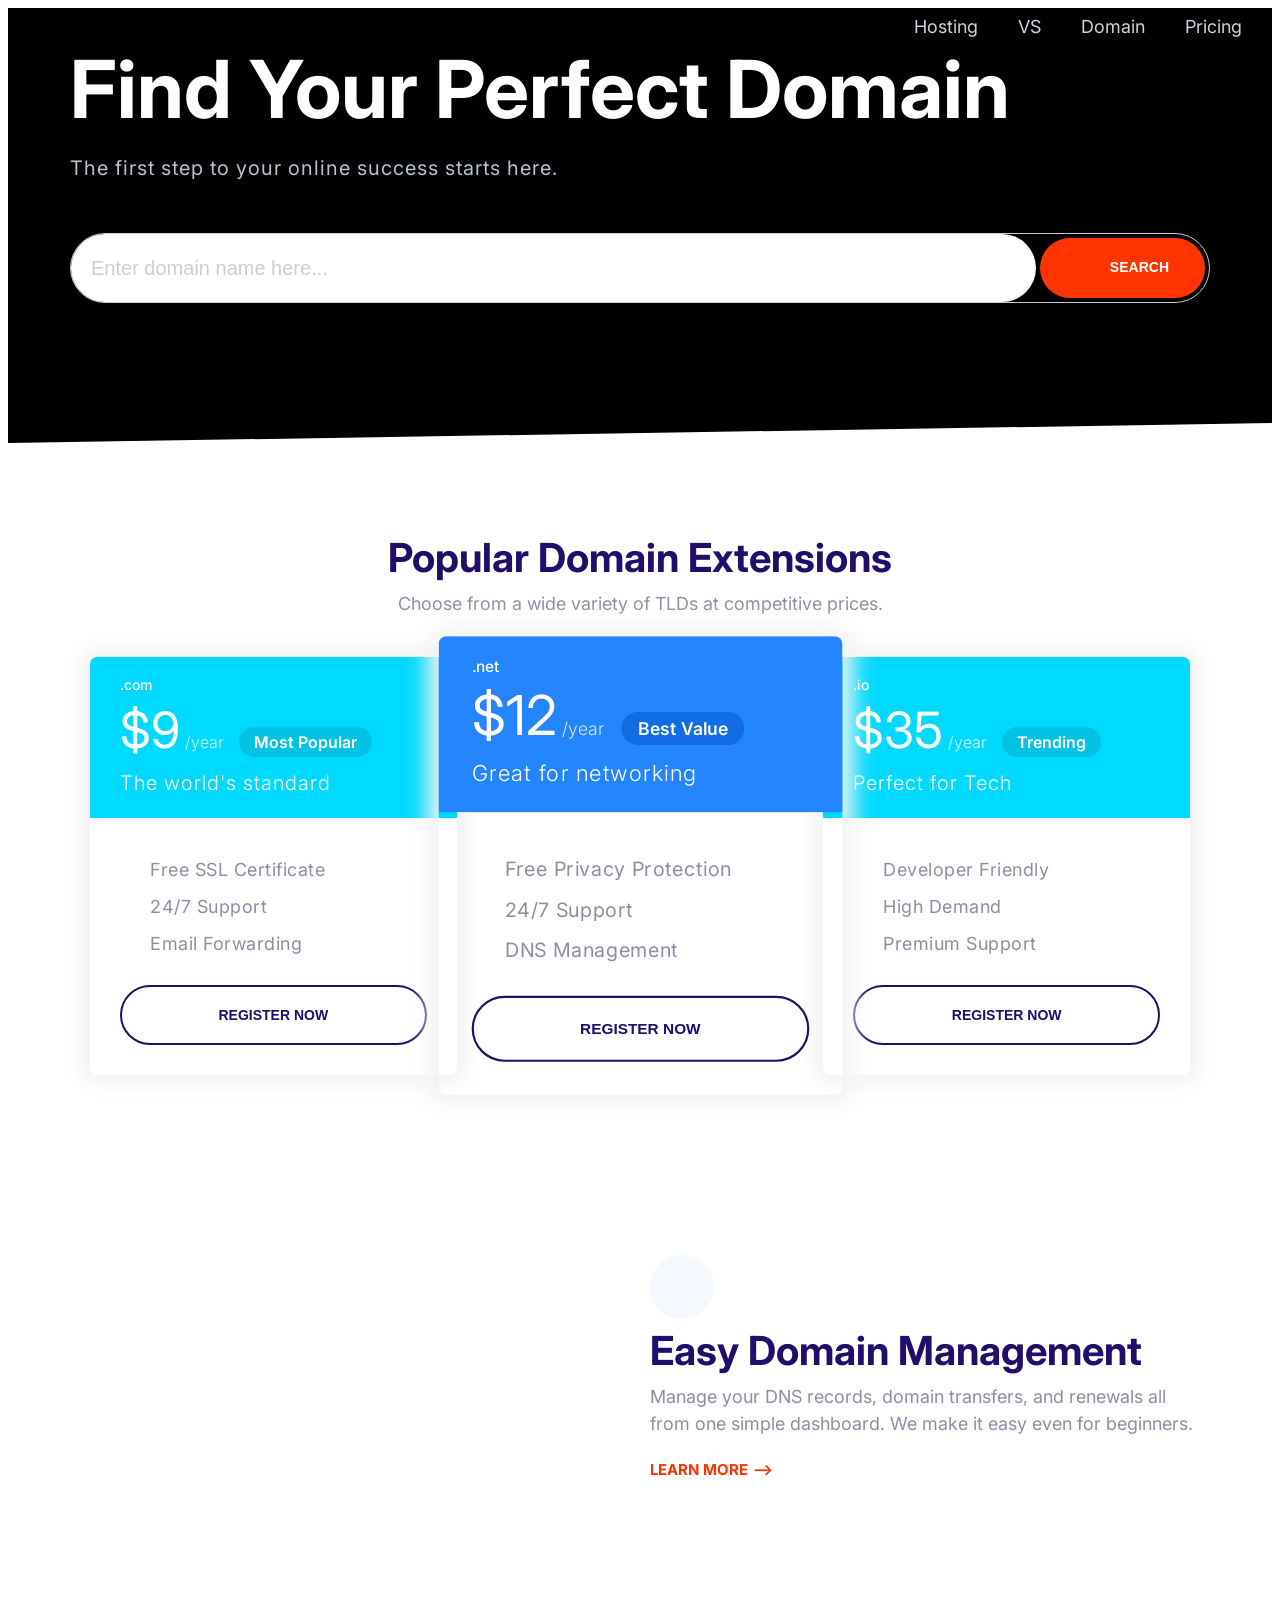
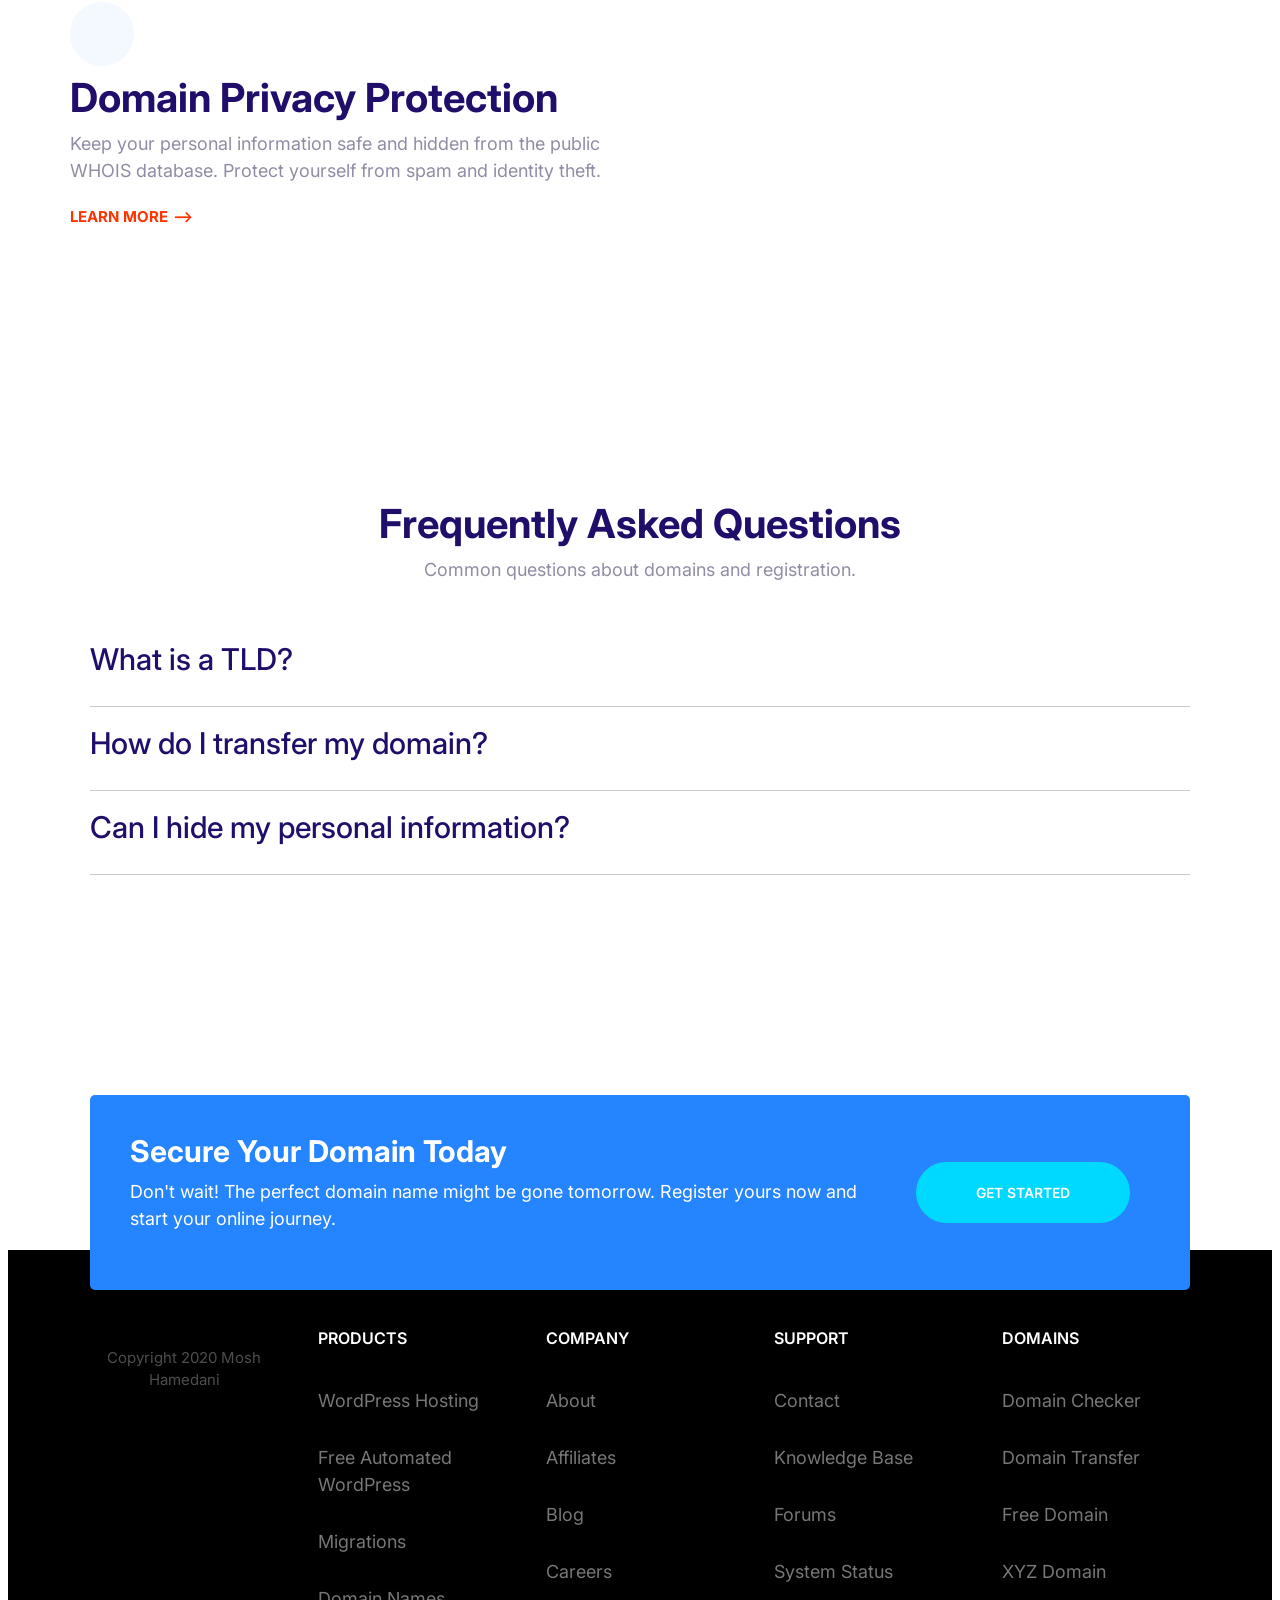
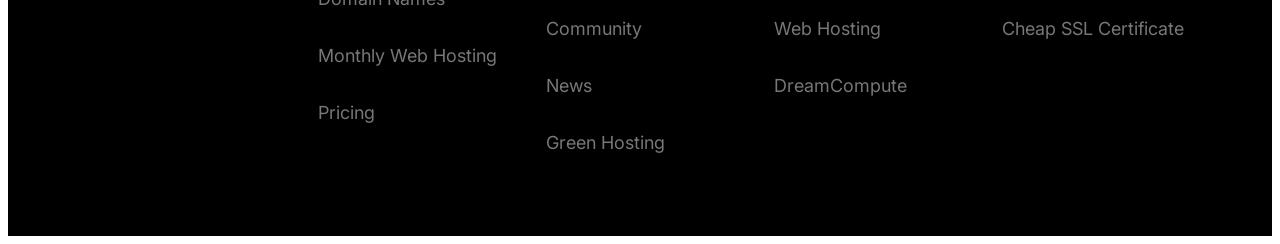
==== domain.html @ b08d5754 "Add domain page and update site navigation - Created domain.html from scratch using BEM CSS styles. " ====
<!DOCTYPE html>
<html lang="en">
  <head>
    <meta charset="UTF-8" />
    <meta name="viewport" content="width=device-width, initial-scale=1.0" />
    <title>Domain Names - Moshify</title>
    <meta name="description" content="Find the perfect domain name for your website." />
    <meta property="og:title" content="Moshify Domains" />
    <meta property="og:description" content="Deploy your websites in less than 60 seconds" />
    <meta property="og:type" content="website" />
    <meta property="og:image" content="http://" />
    <meta property="og:url" content="https://example.com/domain" />

    <link rel="preconnect" href="https://fonts.googleapis.com" />
    <link rel="preconnect" href="https://fonts.gstatic.com" crossorigin />
    <link
      href="https://fonts.googleapis.com/css2?family=Inter:wght@100..900&display=swap"
      rel="stylesheet" />
    <link rel="stylesheet" href="css/normalize.css" />
    <link rel="stylesheet" href="css/styles.css" />
    <link rel="stylesheet" href="https://unpkg.com/aos@next/dist/aos.css" />
  </head>
  <body>
    <header>
      <nav class="nav collapsible">
        <a class="nav__brand" href="index.html">
          <img src="images/logo.svg" alt="" />
        </a>
        <svg class="icon icon--white nav__toggler">
          <use xlink:href="images/sprite.svg#menu" />
        </svg>
        <ul class="list nav__list collapsible__content">
          <li class="list__item nav__item"><a href="index.html">Hosting</a></li>
          <li class="list__item nav__item"><a href="#">VS</a></li>
          <li class="list__item nav__item"><a href="domain.html">Domain</a></li>
          <li class="list__item nav__item"><a href="pricing.html">Pricing</a></li>
        </ul>
      </nav>
    </header>

    <main>
      <section class="block block--dark block--skewedLeft hero">
        <div class="container">
          <header class="block__header hero__content" data-aos="zoom-in">
            <h1 class="block__heading">Find Your Perfect Domain</h1>
            <p class="hero__tagline">The first step to your online success starts here.</p>
            <div class="inputGroup">
              <input class="input" type="text" placeholder="Enter domain name here..." />
              <button class="btn btn--accent">
                <svg class="icon icon--white">
                  <use xlink:href="images/sprite.svg#search" />
                </svg>
                Search
              </button>
            </div>
          </header>
        </div>
      </section>

      <section class="block container" data-aos="fade-up">
        <header class="block__header">
          <h2>Popular Domain Extensions</h2>
          <p>Choose from a wide variety of TLDs at competitive prices.</p>
        </header>
        <div class="grid grid--1x3">
          <div class="plan">
            <div class="card card--secondary">
              <header class="card__header">
                <h3 class="plan__name">.com</h3>
                <span class="plan__price">$9</span>
                <span class="plan__billingCycle">/year</span>
                <span class="badge badge--secondary badge--small">Most Popular</span>
                <span class="plan__description">The world's standard</span>
              </header>
              <div class="card__body">
                <ul class="list list--tick">
                  <li class="list__item">Free SSL Certificate</li>
                  <li class="list__item">24/7 Support</li>
                  <li class="list__item">Email Forwarding</li>
                </ul>
                <button class="btn btn--outline btn--block">Register Now</button>
              </div>
            </div>
          </div>
          <div class="plan plan--popular">
            <div class="card card--primary">
              <header class="card__header">
                <h3 class="plan__name">.net</h3>
                <span class="plan__price">$12</span>
                <span class="plan__billingCycle">/year</span>
                <span class="badge badge--primary badge--small">Best Value</span>
                <span class="plan__description">Great for networking</span>
              </header>
              <div class="card__body">
                <ul class="list list--tick">
                  <li class="list__item">Free Privacy Protection</li>
                  <li class="list__item">24/7 Support</li>
                  <li class="list__item">DNS Management</li>
                </ul>
                <button class="btn btn--outline btn--block">Register Now</button>
              </div>
            </div>
          </div>
          <div class="plan">
            <div class="card card--secondary">
              <header class="card__header">
                <h3 class="plan__name">.io</h3>
                <span class="plan__price">$35</span>
                <span class="plan__billingCycle">/year</span>
                <span class="badge badge--secondary badge--small">Trending</span>
                <span class="plan__description">Perfect for Tech</span>
              </header>
              <div class="card__body">
                <ul class="list list--tick">
                  <li class="list__item">Developer Friendly</li>
                  <li class="list__item">High Demand</li>
                  <li class="list__item">Premium Support</li>
                </ul>
                <button class="btn btn--outline btn--block">Register Now</button>
              </div>
            </div>
          </div>
        </div>
      </section>

      <section class="block">
        <div class="container">
          <article class="grid grid--1x2 feature">
            <div class="feature__content" data-aos="fade-left">
              <span class="iconContainer">
                <svg class="icon icon--primary">
                  <use xlink:href="images/sprite.svg#settings" />
                </svg>
              </span>
              <h3 class="feature__heading">Easy Domain Management</h3>
              <p>
                Manage your DNS records, domain transfers, and renewals all from one simple
                dashboard. We make it easy even for beginners.
              </p>
              <a href="#" class="linkArrow">Learn More</a>
            </div>
            <picture data-aos="fade-right">
              <source type="image/webp" srcset="images/ipad@2x.webp 2x, images/ipad.webp 1x" />
              <img class="feature__img" src="images/ipad.png" alt="" />
            </picture>
          </article>

          <article class="grid grid--1x2 feature">
            <div class="feature__content" data-aos="fade-right">
              <span class="iconContainer">
                <svg class="icon icon--primary">
                  <use xlink:href="images/sprite.svg#computer" />
                </svg>
              </span>
              <h3 class="feature__heading">Domain Privacy Protection</h3>
              <p>
                Keep your personal information safe and hidden from the public WHOIS database.
                Protect yourself from spam and identity theft.
              </p>
              <a href="#" class="linkArrow">Learn More</a>
            </div>
            <picture data-aos="fade-left">
              <source type="image/jpg" srcset="images/fast@2x.jpg 2x, images/fast.jpg 1x" />
              <img class="feature__img" src="images/fast@2x.jpg" alt="" />
            </picture>
          </article>
        </div>
      </section>

      <section class="block container" data-aos="fade-up">
        <header class="block__header">
          <h2>Frequently Asked Questions</h2>
          <p>Common questions about domains and registration.</p>
        </header>
        <div class="faq">
          <div class="collapsible">
            <div class="collapsible__header">
              <h3 class="collapsible__heading">What is a TLD?</h3>
              <div class="icon icon--primary collapsible__chevron">
                <img src="images/chevron.svg" alt="" />
              </div>
            </div>
            <div class="collapsible__content">
              <p>
                TLD stands for Top-Level Domain. It's the last part of a domain name, like .com, .net, or .org.
              </p>
            </div>
          </div>
          <div class="collapsible">
            <div class="collapsible__header">
              <h3 class="collapsible__heading">How do I transfer my domain?</h3>
              <div class="icon icon--primary collapsible__chevron">
                <img src="images/chevron.svg" alt="" />
              </div>
            </div>
            <div class="collapsible__content">
              <p>
                Transferring is easy! Just unlock your domain at your current registrar and provide us with the authorization code.
              </p>
            </div>
          </div>
          <div class="collapsible">
            <div class="collapsible__header">
              <h3 class="collapsible__heading">Can I hide my personal information?</h3>
              <div class="icon icon--primary collapsible__chevron">
                <img src="images/chevron.svg" alt="" />
              </div>
            </div>
            <div class="collapsible__content">
              <p>
                Yes, with our Domain Privacy Protection, your personal details are replaced with generic information in the WHOIS database.
              </p>
            </div>
          </div>
        </div>
      </section>

      <section class="container block blockCallout">
        <div class="callout callout--primary">
          <div class="grid grid--1x2">
            <div class="callout__content">
              <h2 class="callout__heading">Secure Your Domain Today</h2>
              <p>
                Don't wait! The perfect domain name might be gone tomorrow.
                Register yours now and start your online journey.
              </p>
            </div>
            <a class="btn btn--secondary btn--stretched" href="#">Get started</a>
          </div>
        </div>
      </section>
    </main>

    <footer class="block block--dark footer">
      <div class="container grid footer__sections">
        <section class="collapsible collapsible--expanded footer__section">
          <div class="collapsible__header">
            <h2 class="collapsible__heading footer__heading">Products</h2>
            <div class="icon icon--white collapsible__chevron">
              <img src="images/chevron.svg" alt="" />
            </div>
          </div>
          <div class="collapsible__content">
            <ul class="list">
              <li><a href="#">WordPress Hosting</a></li>
              <li><a href="#">Free Automated WordPress</a></li>
              <li><a href="#">Migrations</a></li>
              <li><a href="domain.html">Domain Names</a></li>
              <li><a href="#">Monthly Web Hosting</a></li>
              <li><a href="pricing.html">Pricing</a></li>
            </ul>
          </div>
        </section>
        <section class="collapsible collapsible--expanded footer__section">
          <div class="collapsible__header">
            <h2 class="collapsible__heading footer__heading">Company</h2>
            <div class="icon icon--white collapsible__chevron">
              <img src="images/chevron.svg" alt="" />
            </div>
          </div>
          <div class="collapsible__content">
            <ul class="list">
              <li><a href="#">About</a></li>
              <li><a href="#">Affiliates</a></li>
              <li><a href="#">Blog</a></li>
              <li><a href="#">Careers</a></li>
              <li><a href="#">Community</a></li>
              <li><a href="#">News</a></li>
              <li><a href="#">Green Hosting</a></li>
            </ul>
          </div>
        </section>
        <section class="collapsible collapsible--expanded footer__section">
          <div class="collapsible__header">
            <h2 class="collapsible__heading footer__heading">Support</h2>
            <div class="icon icon--white collapsible__chevron">
              <img src="images/chevron.svg" alt="" />
            </div>
          </div>
          <div class="collapsible__content">
            <ul class="list">
              <li><a href="#">Contact</a></li>
              <li><a href="#">Knowledge Base</a></li>
              <li><a href="#">Forums</a></li>
              <li><a href="#">System Status</a></li>
              <li><a href="#">Web Hosting</a></li>
              <li><a href="#">DreamCompute</a></li>
            </ul>
          </div>
        </section>
        <section class="collapsible collapsible--expanded footer__section">
          <div class="collapsible__header">
            <h2 class="collapsible__heading footer__heading">Domains</h2>
            <div class="icon icon--white collapsible__chevron">
              <img src="images/chevron.svg" alt="" />
            </div>
          </div>
          <div class="collapsible__content">
            <ul class="list">
              <li><a href="#">Domain Checker</a></li>
              <li><a href="#">Domain Transfer</a></li>
              <li><a href="#">Free Domain</a></li>
              <li><a href="#">XYZ Domain</a></li>
              <li><a href="#">Cheap SSL Certificate</a></li>
            </ul>
          </div>
        </section>

        <div class="footer__brand">
          <img src="images/logo.svg" alt="" />
          <p class="footer__copyright">Copyright 2020 Mosh Hamedani</p>
        </div>
      </div>
    </footer>

    <script src="js/main.js"></script>
    <script src="https://unpkg.com/aos@next/dist/aos.js"></script>
    <script>
      AOS.init();
    </script>
  </body>
</html>
---- css/styles.css ----
:root {
  --border-radius: 35px;
  --padding-vertical-block: 6rem;

  /* COLORS */
  --color-primary: #2584ff;
  --color-primary-hover: #0061df;

  --color-secondary: #00d9ff;
  --color-secondary-hover: #00c0e1;

  --color-accent: #ff3400;
  --color-accent-hover: #e02d00;

  --color-headings: #210e6b;
  --color-body: #918ca4;
  --color-body-darker: #5c5577;
  --color-border: #ccc;
}

*,
*::after,
*::before {
  box-sizing: border-box;
}

.container {
  max-width: 1140px;
  margin: auto;
}

/* Typography */

html {
  font-size: 62.5%;
}

body {
  font-family: 'Inter', Arial, Helvetica, sans-serif;
  color: var(--color-body);
  font-size: 2.4rem;
  line-height: 1.5;
}

h1,
h2,
h3,
h4 {
  color: var(--color-headings);
  margin-bottom: 1rem;
  line-height: 1.1;
}

h1 {
  font-size: 7rem;
}

h2 {
  font-size: 4rem;
}

h3 {
  font-size: 3rem;
}

h4 {
  font-size: 2.4rem;
  font-weight: 500;
}

p {
  margin-top: 0;
}

::selection {
  background-color: var(--color-primary);
  color: #fff;
}

@media screen and (min-width: 1024px) {
  body {
    font-size: 1.8rem;
  }

  h1 {
    font-size: 8rem;
  }

  h2 {
    font-size: 4rem;
  }

  h3 {
    font-size: 4rem;
  }
}

/************************************ COMPONENTS */

/* Link */

a {
  text-decoration: none;
}

.linkArrow {
  color: var(--color-accent);
  text-transform: uppercase;
  font-size: 2rem;
  font-weight: bold;

  &::after {
    content: '-->';
    margin-left: 5px;
    transition: all 0.1s;
  }

  &:hover {
    &::after {
      margin-left: 10px;
    }
  }
}

@media screen and (min-width: 1024px) {
  .linkArrow {
    font-size: 1.5rem;
  }
}

/* Badge */

.badge {
  border-radius: 20px;
  font-size: 2rem;
  font-weight: 600;
  padding: 0.5rem 2rem;
  white-space: nowrap;
  color: #fff;

  &.badge--primary {
    background-color: var(--color-primary);
  }

  &.badge--secondary {
    background-color: var(--color-secondary);
  }

  &.badge--small {
    font-size: 1.6rem;
    padding: 0.5rem 1.5rem;
  }
}

@media screen and (min-width: 1024px) {
  .badge {
    font-size: 1.7rem;
  }

  .badge--small {
    font-size: 1.2rem;
  }
}

/* List */

.list {
  list-style: none;
  padding-left: 0;

  &.list--inline {
    & .list__item {
      display: inline-block;
      margin-right: 2rem;
    }
  }

  &.list--tick {
    list-style-image: url(../images/tick.svg);
    padding-left: 3rem;

    & .list__item {
      padding-left: 0.5rem;
      margin-bottom: 1rem;
    }
  }
}

@media screen and (min-width: 1024px) {
  .list {
    &.list--tick {
      & .list__item {
        padding-left: 0;
      }
    }
  }
}

/* Icon */

.iconContainer {
  display: inline-flex;
  justify-content: center;
  align-items: center;
  background-color: #f3f9fe;
  width: 64px;
  height: 64px;
  border-radius: 100%;

  &.iconContainer--accent {
    background-color: var(--color-accent);
  }
}

.icon {
  width: 40px;
  height: 40px;

  &.icon--primary {
    fill: var(--color-primary);
  }

  &.icon--white {
    fill: #fff;
  }

  &.icon--small {
    width: 30px;
    height: 30px;
  }
}

/* Button */

.btn {
  font-size: 1.8rem;
  font-weight: 600;
  text-transform: uppercase;
  padding: 2rem 4vh;
  border: 0;
  border-radius: 40px;
  cursor: pointer;
  white-space: nowrap;
  margin: 1rem 0;
  outline: 0;

  &.btn--primary {
    background-color: var(--color-primary);
    color: #fff;

    &:hover {
      background-color: var(--color-primary-hover);
    }
  }

  &.btn--secondary {
    background-color: var(--color-secondary);
    color: #fff;

    &:hover {
      background-color: var(--color-secondary-hover);
    }
  }

  &.btn--accent {
    background-color: var(--color-accent);
    color: #fff;

    &:hover {
      background-color: var(--color-accent-hover);
    }
  }

  &.btn--outline {
    background-color: #fff;
    color: var(--color-headings);
    border: 2px solid var(--color-headings);

    &:hover {
      background-color: var(--color-headings);
      color: #fff;
    }
  }

  &.btn--block {
    width: 100%;
    display: inline-block;
    text-align: center;
  }

  &.btn--stretched {
    padding-right: 6rem;
    padding-left: 6rem;
  }

  & .icon {
    width: 2rem;
    height: 2rem;
    margin-right: 1rem;
    vertical-align: middle;
  }
}

@media screen and (min-width: 1024px) {
  .btn {
    font-size: 1.4rem;
  }
}

/* Input */

.input {
  padding: 1.5rem 3.5rem;
  border: 1px solid var(--color-border);
  border-radius: var(--border-radius);
  outline: 0;
  color: var(--color-headings);
  font-size: 2rem;

  &::placeholder {
    color: #cdcbd7;
  }
}

@media screen and(min-width: 1024px) {
  .input {
    font-size: 1.5rem;
  }
}

/* Input Group */

.inputGroup {
  border: 1px solid var(--color-border);
  border-radius: var(--border-radius);
  display: flex;

  & .input {
    border: 0;
    flex-grow: 1;
    padding: 1.5rem 2rem;
    width: 0;
  }

  & .btn {
    margin: 4px;
  }
}

/* Card */

.card {
  border-radius: 7px;
  box-shadow: 0 0 20px 10px #f3f3f3;
  overflow: hidden;

  & .card__header,
  .card__body {
    padding: 2rem 3rem;
  }

  &.card--primary {
    & .card__header {
      background-color: var(--color-primary);
      color: #fff;
    }

    & .badge--primary {
      background-color: #126de4;
    }
  }

  &.card--secondary {
    & .card__header {
      background-color: var(--color-secondary);
      color: #fff;
    }

    & .badge--secondary {
      background-color: #03c2e3;
    }
  }
}

/* Plan */

.plan {
  & .plan__name {
    color: #fff;
    margin: 0;
    font-weight: 500;
    font-size: 1.4rem;
  }

  & .plan__price {
    font-size: 6rem;
  }

  & .plan__billingCycle {
    font-size: 2.4rem;
    font-weight: 300;
    opacity: 0.8;
    margin-right: 1rem;
  }

  & .plan__description {
    display: block;
    font-size: 2rem;
    font-weight: 300;
    letter-spacing: 1px;
  }

  & .list__item {
    margin-bottom: 2rem;
    letter-spacing: 0.5px;
  }

  &.plan--popular {
    & .card__header {
      position: relative;

      &::before {
        content: url(../images/popular.svg);
        display: inline-block;
        width: 40px;
        position: absolute;
        top: -3%;
        right: 5%;
      }
    }
  }
}

@media screen and (min-width: 1024px) {
  .plan {
    & .plan__name {
      font-size: 1.4rem;
    }
    & .plan__price {
      font-size: 5rem;
    }
    & .plan__billingCycle {
      font-size: 1.6rem;
    }
  }
}

/* Media */

.media {
  display: flex;
  margin-bottom: 4rem;

  & .media__title {
    margin-top: 0;
  }

  & .media__body {
    margin: 0 2rem;
  }

  & .media__image {
    margin-top: 1rem;
  }
}

/* Quote */

.quote {
  font-size: 3rem;
  font-style: italic;
  color: var(--color-body-darker);
  line-height: 1.5;

  & .quote__text {
    &::before {
      content: open-quote;
    }
    &::after {
      content: close-quote;
    }
  }

  & .quote__author {
    font-size: 3rem;
    font-weight: 600;
    font-style: normal;
    font-family: monospace, Arial, Helvetica, sans-serif;
    margin-bottom: 0;
  }

  & .quote__company {
    color: var(--color-headings);
    opacity: 0.4;
    font-style: normal;
    font-size: 2rem;
  }

  & .quote__line {
    position: relative;
    bottom: 10px;
  }
}

@media screen and (min-width: 1024px) {
  .quote {
    font-size: 2rem;
  }
  .quote__author {
    font-size: 2.4rem;
  }
  .quote__company {
    font-size: 1.6rem;
  }
}

/* testimonial */

.testimonial {
  padding: 3.5rem;

  & .testimonial__image {
    position: relative;

    & > img {
      width: 100%;
    }

    & > .iconContainer {
      position: absolute;
      top: 3rem;
      right: -32px;
    }
  }
}

@media screen and (min-width: 768px) {
  .testimonial {
    & .quote {
      font-size: 2.4rem;
      margin-left: 6rem;
    }
  }
}

/* Callouts */

.callout {
  padding: 4rem;
  border-radius: 5px;

  &.callout--primary {
    background-color: var(--color-primary);
    color: #fff;
  }

  & .callout__heading {
    color: white;
    margin-top: 0;
    font-size: 3rem;
  }

  & .callout__content {
    text-align: center;
  }

  & .btn {
    justify-self: center;
    align-self: center;
  }
}

@media screen and (min-width: 768px) {
  .callout {
    & .callout__content {
      text-align: left;
    }

    & .btn {
      justify-self: start;
      margin: 0 2rem;
    }

    & .grid {
      grid-template-columns: 1fr auto;
    }
  }
}

/* Collapsible */

.collapsible {
  & .collapsible__header {
    display: flex;
    justify-content: space-between;

    & .collapsible__heading {
      margin-top: 0;
      font-size: 3rem;
    }

    & .collapsible__chevron {
      transform: rotate(-90deg);
      transition: transform 0.3s;
    }
  }

  & .collapsible__content {
    /* display: none; */
    max-height: 0;
    overflow: hidden;
    opacity: 0;
    transition: all 0.3s;
  }

  &.collapsible--expanded {
    & .collapsible__chevron {
      transform: rotate(0);
    }

    & .collapsible__content {
      /* display: block; */
      max-height: 100vh;
      opacity: 1;
    }
  }
}

/* Blocks */

.block {
  padding: var(--padding-vertical-block) 2rem;

  & .block__header {
    text-align: center;
    margin-bottom: 4rem;

    & .block__heading {
      margin-top: 0;
    }
  }

  &.block--dark {
    background-color: #000;
    color: #7b858b;

    & h1,
    h2,
    h3,
    h4 {
      color: #fff;
    }
  }

  &.block--skewedRight {
    padding-bottom: calc(var(--padding-vertical-block) + 4rem);
    clip-path: polygon(0% 0%, 100% 0%, 100% 100%, 0% 95%);
  }

  &.block--skewedLeft {
    padding-bottom: calc(var(--padding-vertical-block) + 4rem);
    clip-path: polygon(0% 0%, 100% 0%, 100% 95%, 0% 100%);
  }
}

/* Navigation Bar */

.nav {
  background-color: #000;
  display: flex;
  align-items: center;
  justify-content: space-between;
  flex-wrap: wrap;
  padding: 0 1rem;

  & .nav__brand {
    transform: translateY(5px);
  }

  & .nav__toggler {
    opacity: 0.5;
    cursor: pointer;
    transition: box-shadow 0.3s;
  }

  & .nav__list {
    width: 100%;
    margin: 0;

    & .nav__item {
      padding: 0.5rem 2rem;
      border-bottom: 1px solid #222;

      & > a {
        color: #d2d0db;
        transition: color 0.3s;

        &:hover {
          color: #fff;
        }
      }
    }
  }

  &.collapsible--expanded {
    & .nav__toggler {
      opacity: 1;
      box-shadow: 0 0 0 3px #666;
      border-radius: 5px;
    }
  }
}

@media screen and (min-width: 768px) {
  .nav {
    & .nav__toggler {
      display: none;
    }

    & .nav__list {
      width: auto;
      display: flex;
      max-height: 100%;
      opacity: 1;

      & .nav__item {
        border: 0;
      }
    }
  }
}

/* TODO: LAYOUT */

.grid {
  display: grid;
}

@media screen and (min-width: 768px) {
  .grid--1x2 {
    grid-template-columns: repeat(2, 1fr);
  }
}
@media screen and (min-width: 1024px) {
  .grid--1x3 {
    grid-template-columns: repeat(3, 1fr);
  }
}

/************************************ BLOCKS */

/* Hero */

.hero {
  & .hero__tagline {
    font-size: 2rem;
    color: #b9c3cf;
    letter-spacing: 1px;
    margin: 2rem 0 5rem;
  }

  & .hero__img {
    width: 100%;
  }
}

@media screen and (min-width: 768px) {
  .hero {
    padding-top: 0;

    & .hero__content {
      text-align: left;
      align-self: center;
    }
  }
}

/* Domain */

.domain {
  color: var(--color-headings);

  & .domain__prices {
    display: grid;
    grid-template-columns: repeat(2, 1fr);
    justify-items: center;
    font-size: 2rem;
    font-weight: 600;

    & .list__item {
      margin-bottom: 2rem;
    }
  }

  & .inputGroup {
    box-shadow: 0 0 30px 20px #e6ebee;
    border: 0;
    margin: 4rem 0;
  }
}

@media screen and (min-width: 768px) {
  .domain {
    & .domain__prices {
      font-size: 1.5rem;
      grid-template-columns: repeat(auto-fit, minmax(10rem, 1fr));
      max-width: 700px;
      margin: 0 auto;
    }

    & .inputGroup {
      max-width: 650px;
      margin: 4rem auto;
    }
  }
}

/* Plan */

.plan {
  & .grid {
    gap: 8rem 4rem;
  }

  & .card {
    max-width: 500px;
    margin: 0 auto;
    transition: transform 0.3s ease-out;

    &:hover {
      transform: scale(1.05);
    }
  }
}

@media screen and (min-width: 1024px) {
  .plan {
    &.plan--popular {
      transform: scale(1.1);
    }
  }
}

/* Feature */

.feature {
  gap: 4rem 2rem;
  margin: 12rem 0;

  & .feature__heading {
    margin: 1rem 0;
  }

  & .feature__img {
    width: 100%;
  }

  &:first-of-type {
    margin-top: 6rem;
  }
}

@media screen and (min-width: 768px) {
  .feature {
    &:nth-last-of-type(even) {
      & .feature__content {
        order: 2;
      }
    }
  }
}

/* Showcase */

.showcase {
  & .showcase__img > img {
    width: 100%;
  }
}

@media screen and (min-width: 768px) {
  .showcase {
    & .grid {
      grid-template-columns: 50% 50%;
    }

    & .showcase__img {
      justify-self: end;

      & > img {
        width: auto;
        max-width: 700px;
      }
    }
  }
}

/* footer */

.footer {
  background-color: #232323;

  & .footer__sections {
    & .footer__section {
      padding: 2rem;
      border-bottom: 1px solid #393939;

      & .footer__heading {
        text-transform: uppercase;
        font-weight: 600;
      }

      & .list {
        margin: 0;

        & > li {
          margin-top: 3rem;
        }
      }
    }

    & .footer__brand {
      margin-top: 5rem;
      text-align: center;

      & .footer__copyright {
        font-size: 2.1rem;
        color: #fff;
        opacity: 0.3;
      }

      & > img {
        /* TODO: Consider refactoring this and applying it to all images. */
        width: 100%;
        max-width: 230px;
      }
    }

    & a {
      color: #777;
      transition: color 0.3s;

      &:hover {
        color: #fff;
      }
    }
  }
}

@media screen and (min-width: 768px) {
  .footer {
    & .footer__sections {
      grid-template-columns: repeat(auto-fit, minmax(10rem, 1fr));

      & .footer__section {
        border: 0;

        & .collapsible__chevron {
          display: none;
        }

        & .collapsible__content {
          opacity: 1;
          max-height: 100%;
        }

        & .footer__heading {
          font-size: 1.6rem;
        }
      }

      & .footer__brand {
        order: -1;
        margin-top: 1rem;

        & .footer__copyright {
          font-size: 1.5rem;
        }
      }
    }
  }
}

/* Callout */

.blockCallout {
  transform: translateY(10rem);
}

/* FAQ */

.faq {
  & .collapsible {
    border-bottom: 1px solid var(--color-border);
    padding: 2rem 0;
  }

  & .collapsible__header {
    cursor: pointer;
  }

  & .collapsible__heading {
    font-weight: 500;
  }
}
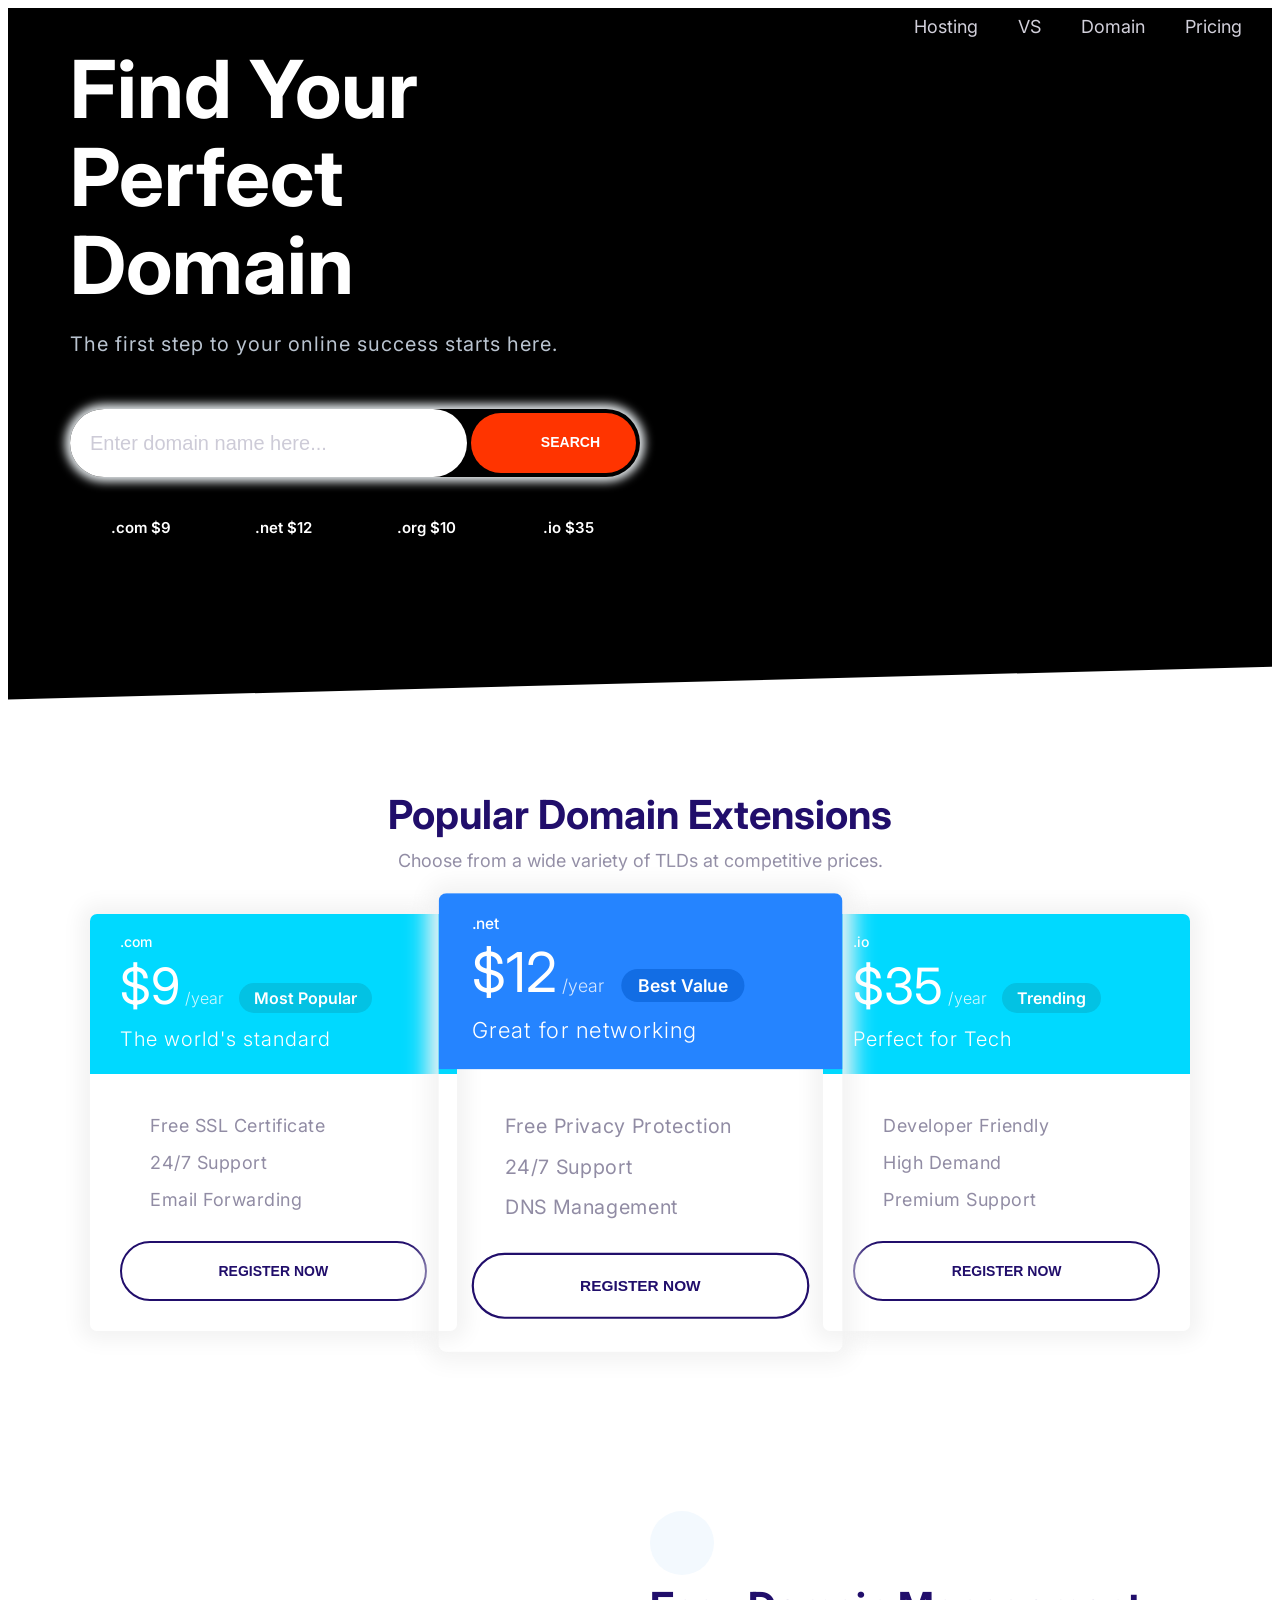
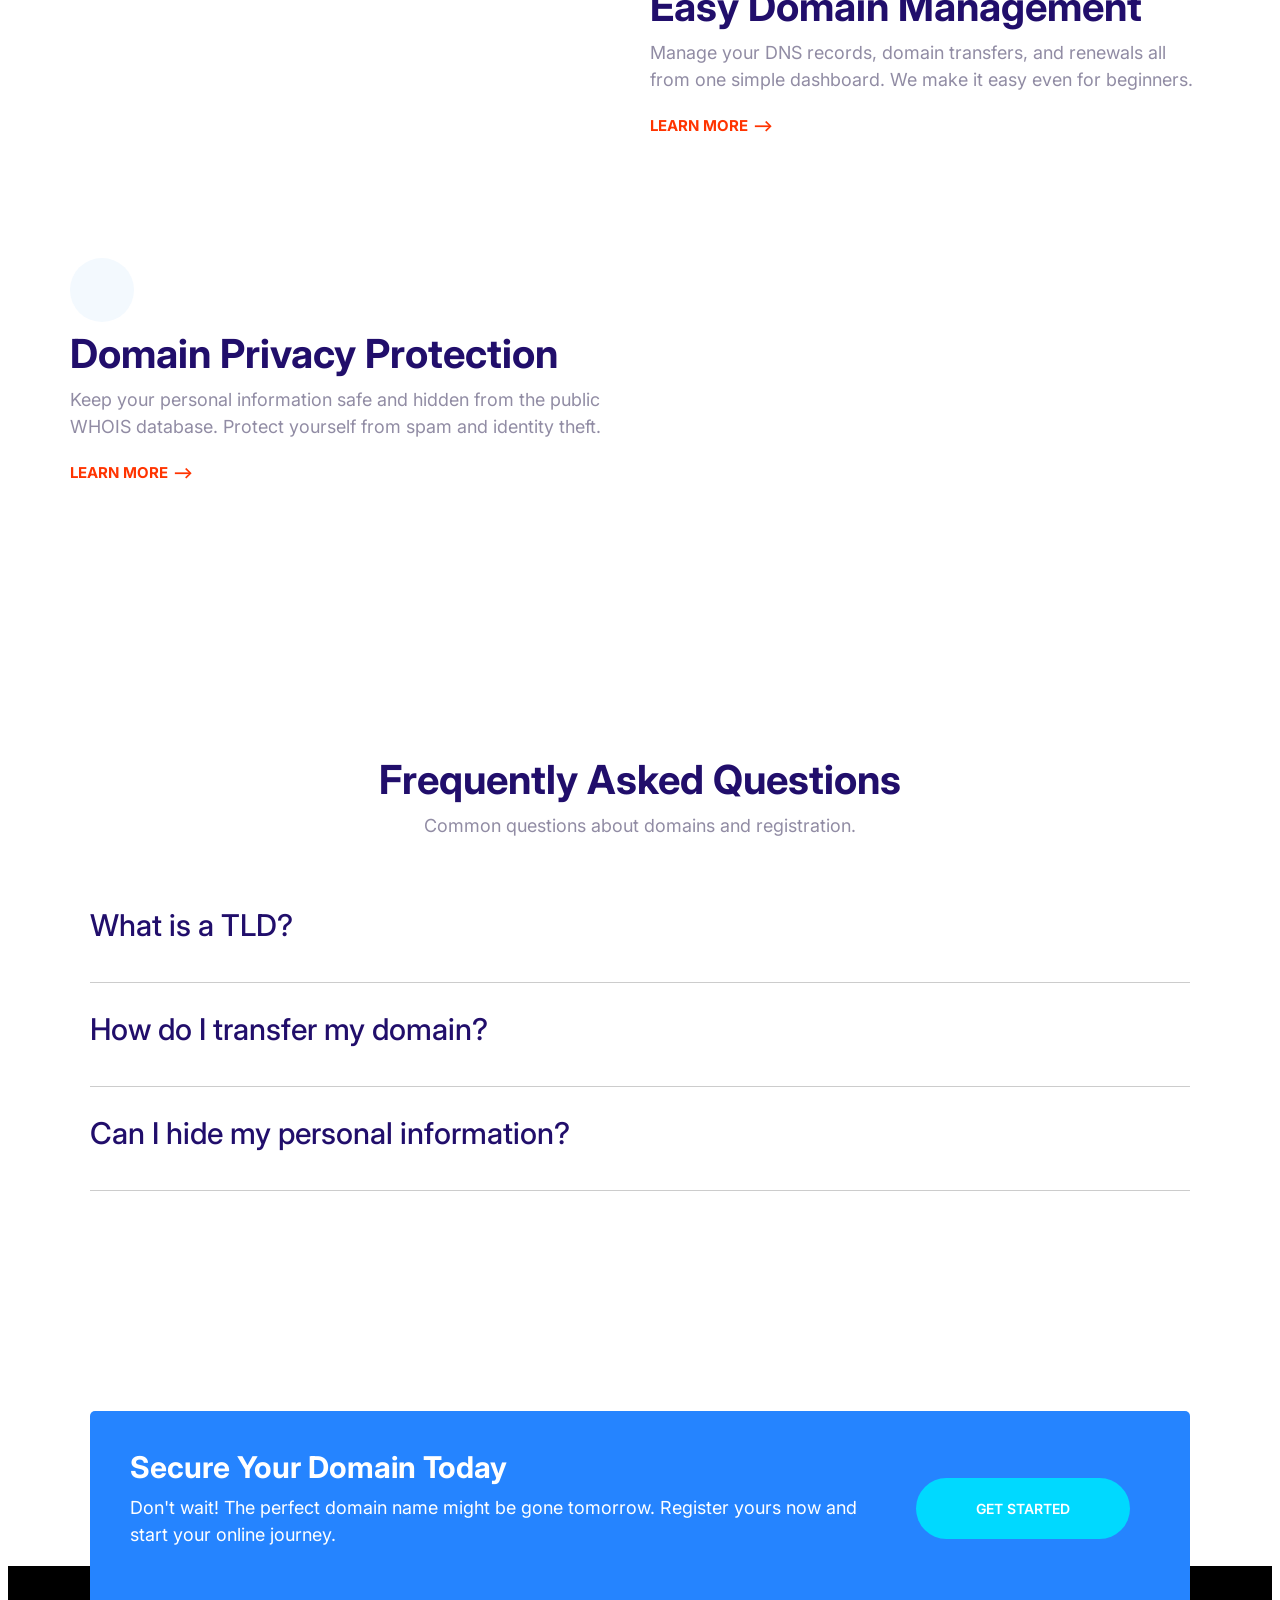
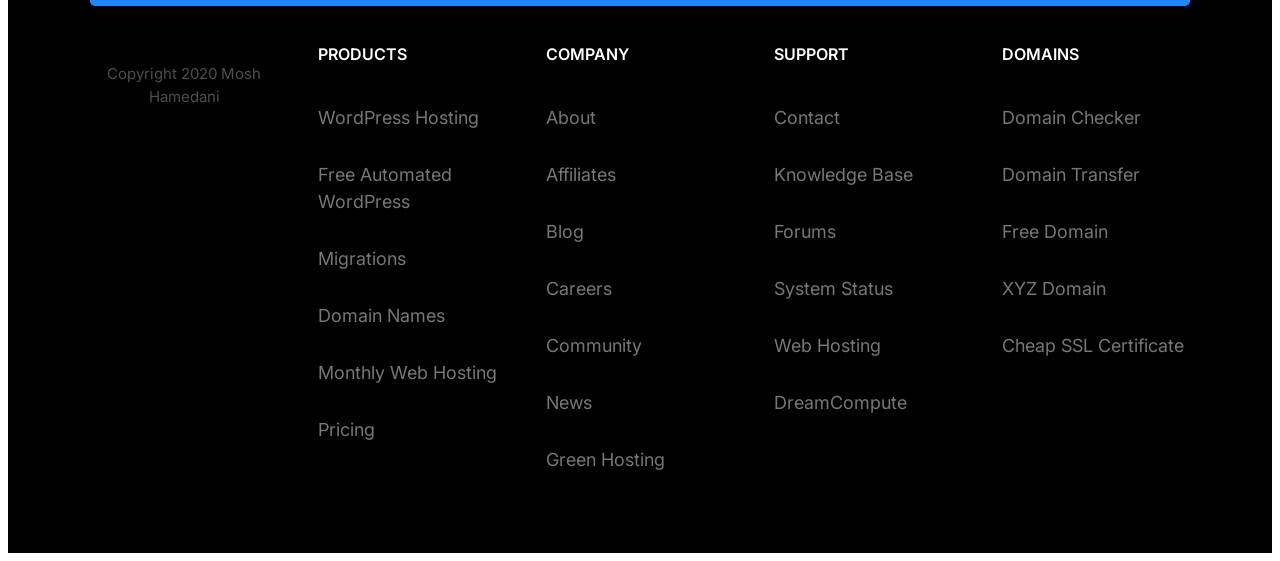
==== commit 10c1a490: "Redesign hero sections for domain and pricing pages and fix CSS issues - Updated domain.html and pri" ====
--- a/domain.html
+++ b/domain.html
@@ -39,21 +39,34 @@
     </header>
 
     <main>
-      <section class="block block--dark block--skewedLeft hero">
+      <section class="block block--dark block--skewedLeft hero domain">
         <div class="container">
-          <header class="block__header hero__content" data-aos="zoom-in">
-            <h1 class="block__heading">Find Your Perfect Domain</h1>
-            <p class="hero__tagline">The first step to your online success starts here.</p>
-            <div class="inputGroup">
-              <input class="input" type="text" placeholder="Enter domain name here..." />
-              <button class="btn btn--accent">
-                <svg class="icon icon--white">
-                  <use xlink:href="images/sprite.svg#search" />
-                </svg>
-                Search
-              </button>
-            </div>
-          </header>
+          <div class="grid grid--1x2">
+            <header class="block__header hero__content" data-aos="zoom-in">
+              <h1 class="block__heading">Find Your Perfect Domain</h1>
+              <p class="hero__tagline">The first step to your online success starts here.</p>
+              <div class="inputGroup">
+                <input class="input" type="text" placeholder="Enter domain name here..." />
+                <button class="btn btn--accent">
+                  <svg class="icon icon--white">
+                    <use xlink:href="images/sprite.svg#search" />
+                  </svg>
+                  Search
+                </button>
+              </div>
+              <ul class="list domain__prices">
+                <li class="list__item">.com $9</li>
+                <li class="list__item">.net $12</li>
+                <li class="list__item">.org $10</li>
+                <li class="list__item">.io $35</li>
+              </ul>
+            </header>
+            <picture data-aos="zoom-in">
+              <source type="image/webp" srcset="images/banner.webp 1x, images/banner@2x.webp 2x" />
+              <source type="image/png" srcset="images/banner.png 1x, images/banner@2x.png 2x" />
+              <img class="hero__img" src="images/banner.png" alt="" />
+            </picture>
+          </div>
         </div>
       </section>
 
--- a/css/styles.css
+++ b/css/styles.css
@@ -786,6 +786,7 @@
     justify-items: center;
     font-size: 2rem;
     font-weight: 600;
+    color: #fff;
 
     & .list__item {
       margin-bottom: 2rem;
@@ -793,7 +794,7 @@
   }
 
   & .inputGroup {
-    box-shadow: 0 0 30px 20px #e6ebee;
+    box-shadow: 0 0 10px 5px #e6ebee;
     border: 0;
     margin: 4rem 0;
   }
@@ -805,12 +806,12 @@
       font-size: 1.5rem;
       grid-template-columns: repeat(auto-fit, minmax(10rem, 1fr));
       max-width: 700px;
-      margin: 0 auto;
+      margin: 0;
     }
 
     & .inputGroup {
       max-width: 650px;
-      margin: 4rem auto;
+      margin: 4rem 0;
     }
   }
 }
@@ -992,7 +993,7 @@
 .faq {
   & .collapsible {
     border-bottom: 1px solid var(--color-border);
-    padding: 2rem 0;
+    padding: 3rem 0;
   }
 
   & .collapsible__header {
